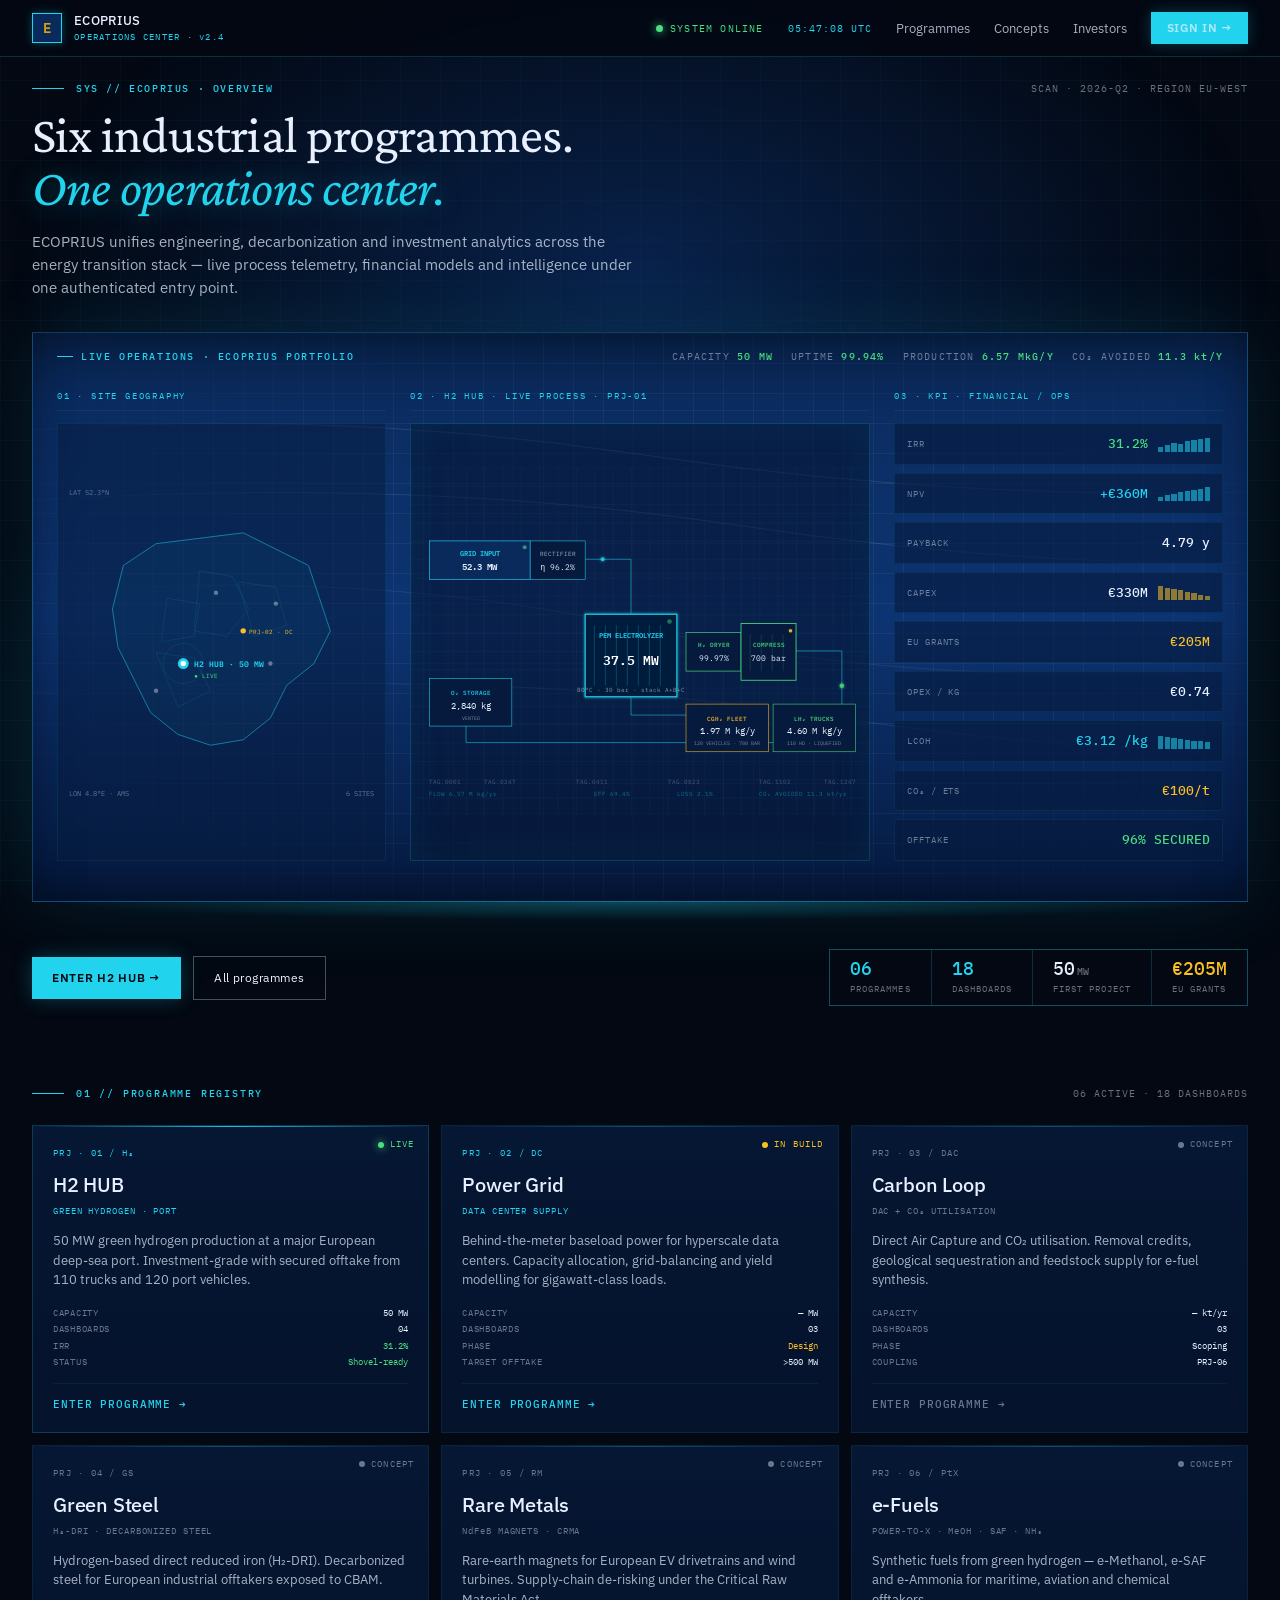
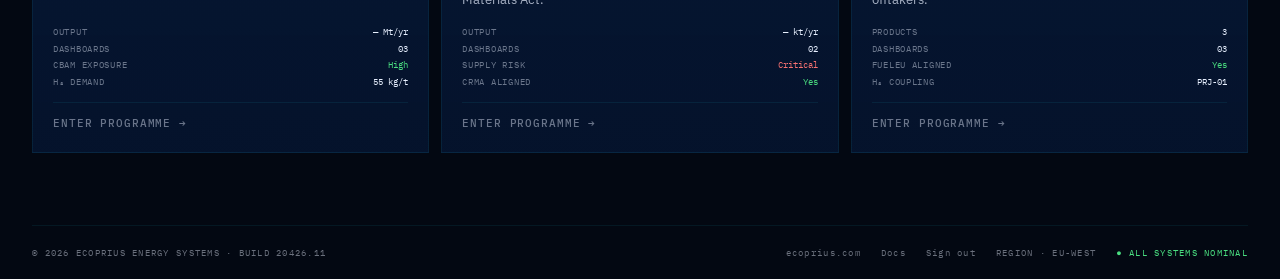
==== index.html @ 9b329504 "initial deploy" ====
<!DOCTYPE html>
<html lang="en">
<head>
  <meta charset="UTF-8" />
  <meta name="viewport" content="width=device-width, initial-scale=1.0" />
  <meta name="page-file" content="index.html" />
  <title>ECOPRIUS — Energy Systems Operations Center</title>
  <meta name="description" content="ECOPRIUS — engineering and analytics platform for the energy transition. Six industrial programmes from green hydrogen to rare-earth magnets, unified in one operations center." />
  <meta property="og:title" content="ECOPRIUS Energy Systems" />
  <meta property="og:description" content="Six industrial programmes. One operations center." />
  <meta property="og:type" content="website" />
  <link rel="stylesheet" href="styles.css" />
  <link rel="icon" href="/assets/favicon.svg" type="image/svg+xml" />
</head>
<body>

  <!-- =================== TOPBAR =================== -->
  <header class="topbar">
    <div class="container topbar-inner">
      <a href="/" data-route class="brand">
        <div class="brand-mark"><span>E</span></div>
        <div class="brand-text">
          <div class="n">ECOPRIUS</div>
          <div class="s">OPERATIONS CENTER · v2.4</div>
        </div>
      </a>
      <nav class="top-nav">
        <span class="status"><span class="dot"></span>SYSTEM ONLINE</span>
        <span class="clock" id="clock">--:--:-- UTC</span>
        <a href="/" data-route>Programmes</a>
        <a href="https://ecoprius.com/en/concepts">Concepts</a>
        <a href="/#investors">Investors</a>
        <a href="/.auth/login/aad" class="cta-btn">SIGN IN →</a>
      </nav>
    </div>
  </header>

  <main class="container">

    <!-- =================== META ROW =================== -->
    <div class="meta-row fade-in">
      <span class="bar"></span>
      <span class="label">SYS // ECOPRIUS · OVERVIEW</span>
      <span class="rhs">SCAN · 2026-Q2 · REGION EU-WEST</span>
    </div>

    <!-- =================== PAGE HEADER =================== -->
    <div class="page-header fade-up d-1">
      <h1>
        Six industrial programmes.<br />
        <em>One operations center.</em>
      </h1>
      <p>
        ECOPRIUS unifies engineering, decarbonization and investment analytics across the
        energy transition stack — live process telemetry, financial models and intelligence
        under one authenticated entry point.
      </p>
    </div>

    <!-- =================== PANORAMA CONTROL WALL =================== -->
    <section class="panorama fade-up d-2" aria-label="Live operations panorama">

      <!-- organic flow lines in the background -->
      <svg class="pan-flow" viewBox="0 0 1400 500" preserveAspectRatio="none" aria-hidden="true">
        <defs>
          <linearGradient id="flow1" x1="0" x2="1">
            <stop offset="0" stop-color="#ffffff" stop-opacity="0" />
            <stop offset="0.5" stop-color="#ffffff" stop-opacity="0.35" />
            <stop offset="1" stop-color="#ffffff" stop-opacity="0" />
          </linearGradient>
        </defs>
        <path d="M-100 120 Q 300 80, 700 140 T 1500 180" fill="none" stroke="url(#flow1)" stroke-width="1" />
        <path d="M-100 200 Q 400 160, 800 220 T 1500 260" fill="none" stroke="url(#flow1)" stroke-width="1" />
        <path d="M-100 310 Q 350 260, 700 340 T 1500 380" fill="none" stroke="url(#flow1)" stroke-width="0.7" />
        <path d="M-100 420 Q 500 380, 900 440 T 1500 470" fill="none" stroke="url(#flow1)" stroke-width="0.7" />
      </svg>

      <div class="pan-bggrid" aria-hidden="true"></div>

      <div class="pan-header">
        <span class="tag">LIVE OPERATIONS · ECOPRIUS PORTFOLIO</span>
        <div class="kpis">
          <span>CAPACITY <b>50 MW</b></span>
          <span>UPTIME <b>99.94%</b></span>
          <span>PRODUCTION <b>6.57 MkG/Y</b></span>
          <span>CO₂ AVOIDED <b>11.3 kt/Y</b></span>
        </div>
      </div>

      <div class="pan-grid-3">

        <!-- ---------------- LEFT · MAP ---------------- -->
        <div class="map-panel">
          <div class="panel-title">01 · SITE GEOGRAPHY</div>
          <div class="map-canvas">
            <svg viewBox="0 0 300 300" preserveAspectRatio="xMidYMid meet" role="img" aria-label="Site geography — Europe">
              <path d="M 60 80 L 90 60 L 130 55 L 170 50 L 200 65 L 230 80 L 240 110 L 250 140 L 235 170 L 210 190 L 195 220 L 170 240 L 140 245 L 110 235 L 85 215 L 70 185 L 55 155 L 50 120 Z"
                    fill="rgba(34, 211, 238, 0.06)" stroke="#22d3ee" stroke-width="0.7" opacity="0.65"/>
              <g stroke="#22d3ee" stroke-width="0.3" fill="none" opacity="0.3">
                <path d="M 130 85 L 160 90 L 175 120 L 155 145 L 125 140 Z" />
                <path d="M 100 110 L 130 115 L 125 145 L 95 150 Z" />
                <path d="M 165 95 L 200 100 L 210 135 L 180 145 Z" />
                <path d="M 90 160 L 125 165 L 140 195 L 110 210 Z" />
              </g>
              <g transform="translate(115, 170)">
                <circle r="14" fill="none" stroke="#22d3ee" stroke-width="0.5" opacity="0.35">
                  <animate attributeName="r" from="6" to="22" dur="2.5s" repeatCount="indefinite" />
                  <animate attributeName="opacity" from="0.8" to="0" dur="2.5s" repeatCount="indefinite" />
                </circle>
                <circle r="5" fill="#22d3ee" />
                <circle r="2.5" fill="#ffffff" />
                <text x="10" y="3" fill="#22d3ee" font-family="IBM Plex Mono, monospace" font-size="7" font-weight="600">H2 HUB · 50 MW</text>
                <text x="10" y="13" fill="#4ade80" font-family="IBM Plex Mono, monospace" font-size="5.5">● LIVE</text>
              </g>
              <g fill="#fbbf24">
                <circle cx="170" cy="140" r="2.5" />
                <text x="175" y="143" fill="#fbbf24" font-family="IBM Plex Mono, monospace" font-size="5.5">PRJ-02 · DC</text>
              </g>
              <g fill="rgba(232, 240, 255, 0.4)">
                <circle cx="145" cy="105" r="2" />
                <circle cx="195" cy="170" r="2" />
                <circle cx="90" cy="195" r="2" />
                <circle cx="200" cy="115" r="2" />
              </g>
              <text x="10" y="15" fill="rgba(232,240,255,0.4)" font-family="IBM Plex Mono, monospace" font-size="6">LAT 52.3°N</text>
              <text x="10" y="292" fill="rgba(232,240,255,0.4)" font-family="IBM Plex Mono, monospace" font-size="6">LON 4.8°E · AMS</text>
              <text x="290" y="292" text-anchor="end" fill="rgba(232,240,255,0.4)" font-family="IBM Plex Mono, monospace" font-size="6">6 SITES</text>
            </svg>
          </div>
        </div>

        <!-- ---------------- CENTER · P&ID ---------------- -->
        <div class="pid-panel">
          <div class="panel-title">02 · H2 HUB · LIVE PROCESS · PRJ-01</div>
          <div class="pid-canvas">
            <svg viewBox="0 0 500 380" preserveAspectRatio="xMidYMid meet" role="img" aria-label="Process diagram — H2 HUB">
              <defs>
                <filter id="glow" x="-50%" y="-50%" width="200%" height="200%">
                  <feGaussianBlur stdDeviation="2" result="b" />
                  <feMerge><feMergeNode in="b" /><feMergeNode in="SourceGraphic" /></feMerge>
                </filter>
                <pattern id="pidgrid" width="20" height="20" patternUnits="userSpaceOnUse">
                  <path d="M 20 0 L 0 0 0 20" fill="none" stroke="#22d3ee" stroke-width="0.15" opacity="0.5" />
                </pattern>
              </defs>
              <rect width="500" height="380" fill="url(#pidgrid)" />

              <!-- pipes -->
              <g fill="none" stroke="#22d3ee" stroke-width="0.8" opacity="0.7">
                <path d="M 30 100 L 130 100" />
                <path d="M 190 100 L 240 100 L 240 160" />
                <path d="M 300 200 L 360 200" />
                <path d="M 420 200 L 470 200 L 470 300 L 60 300 L 60 250" />
                <path d="M 240 230 L 240 270 L 300 270" />
              </g>

              <!-- flowing particles -->
              <g fill="#22d3ee" filter="url(#glow)">
                <circle r="2.2" cx="30" cy="100">
                  <animate attributeName="cx" values="30;130" dur="2s" repeatCount="indefinite" />
                  <animate attributeName="opacity" values="0;1;0" dur="2s" repeatCount="indefinite" />
                </circle>
                <circle r="2.2" cx="130" cy="100">
                  <animate attributeName="cx" values="30;130" dur="2s" begin="0.6s" repeatCount="indefinite" />
                  <animate attributeName="opacity" values="0;1;0" dur="2s" begin="0.6s" repeatCount="indefinite" />
                </circle>
                <circle r="2.2" cx="190" cy="100">
                  <animate attributeName="cx" values="190;240" dur="1.4s" repeatCount="indefinite" />
                  <animate attributeName="opacity" values="0;1;0" dur="1.4s" repeatCount="indefinite" />
                </circle>
              </g>
              <g fill="#4ade80" filter="url(#glow)">
                <circle r="2.5" cx="300" cy="200">
                  <animate attributeName="cx" values="300;420" dur="2s" repeatCount="indefinite" />
                  <animate attributeName="opacity" values="0;1;0" dur="2s" repeatCount="indefinite" />
                </circle>
                <circle r="2.5" cx="420" cy="200">
                  <animate attributeName="cx" values="300;420" dur="2s" begin="0.7s" repeatCount="indefinite" />
                  <animate attributeName="opacity" values="0;1;0" dur="2s" begin="0.7s" repeatCount="indefinite" />
                </circle>
                <circle r="2.5" cx="470" cy="230">
                  <animate attributeName="cy" values="200;300" dur="1.4s" repeatCount="indefinite" />
                  <animate attributeName="opacity" values="0;1;0" dur="1.4s" repeatCount="indefinite" />
                </circle>
              </g>

              <!-- nodes -->
              <g>
                <rect x="20" y="80" width="110" height="42" fill="#0a2a5c" stroke="#22d3ee" stroke-width="0.7" />
                <text x="75" y="97" text-anchor="middle" fill="#22d3ee" font-family="IBM Plex Mono, monospace" font-size="8" font-weight="600">GRID INPUT</text>
                <text x="75" y="112" text-anchor="middle" fill="#e8f0ff" font-family="IBM Plex Mono, monospace" font-size="10" font-weight="600">52.3 MW</text>
                <circle cx="124" cy="87" r="2.2" fill="#4ade80">
                  <animate attributeName="opacity" values="1;0.3;1" dur="1.5s" repeatCount="indefinite" />
                </circle>
              </g>

              <g>
                <rect x="130" y="80" width="60" height="42" fill="#061a3d" stroke="#22d3ee" stroke-width="0.6" />
                <text x="160" y="97" text-anchor="middle" fill="rgba(232,240,255,0.7)" font-family="IBM Plex Mono, monospace" font-size="7">RECTIFIER</text>
                <text x="160" y="112" text-anchor="middle" fill="#e8f0ff" font-family="IBM Plex Mono, monospace" font-size="9">η 96.2%</text>
              </g>

              <g>
                <rect x="190" y="160" width="100" height="90" fill="#061a3d" stroke="#22d3ee" stroke-width="1.2" filter="url(#glow)" />
                <g stroke="#22d3ee" stroke-width="0.4" opacity="0.65">
                  <line x1="200" y1="172" x2="200" y2="238" />
                  <line x1="212" y1="172" x2="212" y2="238" />
                  <line x1="224" y1="172" x2="224" y2="238" />
                  <line x1="236" y1="172" x2="236" y2="238" />
                  <line x1="248" y1="172" x2="248" y2="238" />
                  <line x1="260" y1="172" x2="260" y2="238" />
                  <line x1="272" y1="172" x2="272" y2="238" />
                </g>
                <text x="240" y="186" text-anchor="middle" fill="#22d3ee" font-family="IBM Plex Mono, monospace" font-size="8" font-weight="600">PEM ELECTROLYZER</text>
                <text x="240" y="215" text-anchor="middle" fill="#ffffff" font-family="IBM Plex Mono, monospace" font-size="14" font-weight="600">37.5 MW</text>
                <circle cx="282" cy="168" r="2.5" fill="#4ade80">
                  <animate attributeName="opacity" values="1;0.3;1" dur="1.2s" repeatCount="indefinite" />
                </circle>
                <text x="240" y="245" text-anchor="middle" fill="rgba(232,240,255,0.55)" font-family="IBM Plex Mono, monospace" font-size="6">80°C · 30 bar · stack A+B+C</text>
              </g>

              <g>
                <rect x="300" y="180" width="60" height="42" fill="#061a3d" stroke="#4ade80" stroke-width="0.7" />
                <text x="330" y="196" text-anchor="middle" fill="#4ade80" font-family="IBM Plex Mono, monospace" font-size="7" font-weight="500">H₂ DRYER</text>
                <text x="330" y="211" text-anchor="middle" fill="#e8f0ff" font-family="IBM Plex Mono, monospace" font-size="9">99.97%</text>
              </g>

              <g>
                <rect x="360" y="170" width="60" height="62" fill="#061a3d" stroke="#4ade80" stroke-width="0.9" />
                <g stroke="#4ade80" stroke-width="0.3" opacity="0.55">
                  <line x1="370" y1="182" x2="370" y2="222" />
                  <line x1="382" y1="182" x2="382" y2="222" />
                  <line x1="394" y1="182" x2="394" y2="222" />
                  <line x1="406" y1="182" x2="406" y2="222" />
                </g>
                <text x="390" y="196" text-anchor="middle" fill="#4ade80" font-family="IBM Plex Mono, monospace" font-size="7" font-weight="500">COMPRESS</text>
                <text x="390" y="211" text-anchor="middle" fill="#e8f0ff" font-family="IBM Plex Mono, monospace" font-size="9">700 bar</text>
                <circle cx="414" cy="178" r="2" fill="#fbbf24">
                  <animate attributeName="opacity" values="1;0.3;1" dur="1.8s" repeatCount="indefinite" />
                </circle>
              </g>

              <g>
                <rect x="20" y="230" width="90" height="52" fill="#061a3d" stroke="#22d3ee" stroke-width="0.6" />
                <text x="65" y="248" text-anchor="middle" fill="#22d3ee" font-family="IBM Plex Mono, monospace" font-size="7" font-weight="500">O₂ STORAGE</text>
                <text x="65" y="263" text-anchor="middle" fill="#e8f0ff" font-family="IBM Plex Mono, monospace" font-size="10">2,840 kg</text>
                <text x="65" y="275" text-anchor="middle" fill="rgba(232,240,255,0.5)" font-family="IBM Plex Mono, monospace" font-size="5.5">VENTED</text>
              </g>

              <g>
                <rect x="300" y="258" width="90" height="52" fill="#061a3d" stroke="#fbbf24" stroke-width="0.6" />
                <text x="345" y="276" text-anchor="middle" fill="#fbbf24" font-family="IBM Plex Mono, monospace" font-size="7" font-weight="500">CGH₂ FLEET</text>
                <text x="345" y="291" text-anchor="middle" fill="#e8f0ff" font-family="IBM Plex Mono, monospace" font-size="10">1.97 M kg/y</text>
                <text x="345" y="303" text-anchor="middle" fill="rgba(232,240,255,0.5)" font-family="IBM Plex Mono, monospace" font-size="5.5">120 VEHICLES · 700 BAR</text>
              </g>

              <g>
                <rect x="395" y="258" width="90" height="52" fill="#061a3d" stroke="#4ade80" stroke-width="0.6" />
                <text x="440" y="276" text-anchor="middle" fill="#4ade80" font-family="IBM Plex Mono, monospace" font-size="7" font-weight="500">LH₂ TRUCKS</text>
                <text x="440" y="291" text-anchor="middle" fill="#e8f0ff" font-family="IBM Plex Mono, monospace" font-size="10">4.60 M kg/y</text>
                <text x="440" y="303" text-anchor="middle" fill="rgba(232,240,255,0.5)" font-family="IBM Plex Mono, monospace" font-size="5.5">110 HD · LIQUEFIED</text>
              </g>

              <g font-family="IBM Plex Mono, monospace" font-size="6" fill="rgba(255,255,255,0.25)">
                <text x="20" y="345">TAG.0001</text>
                <text x="80" y="345">TAG.0247</text>
                <text x="180" y="345">TAG.0411</text>
                <text x="280" y="345">TAG.0823</text>
                <text x="380" y="345">TAG.1102</text>
                <text x="450" y="345">TAG.1247</text>
              </g>
              <g font-family="IBM Plex Mono, monospace" font-size="6" fill="rgba(34, 211, 238, 0.45)">
                <text x="20" y="358">FLOW 6.57 M kg/yr</text>
                <text x="200" y="358">EFF 69.4%</text>
                <text x="290" y="358">LOSS 2.1%</text>
                <text x="380" y="358">CO₂ AVOIDED 11.3 kt/yr</text>
              </g>
            </svg>
          </div>
        </div>

        <!-- ---------------- RIGHT · KPI ---------------- -->
        <div class="kpi-panel">
          <div class="panel-title">03 · KPI · FINANCIAL / OPS</div>
          <div class="kpi-stack">
            <div class="kpi-row">
              <span class="k">IRR</span>
              <span class="v ok">31.2%</span>
              <div class="spark">
                <span style="height: 30%"></span><span style="height: 42%"></span>
                <span style="height: 55%"></span><span style="height: 48%"></span>
                <span style="height: 68%"></span><span style="height: 75%"></span>
                <span style="height: 82%"></span><span style="height: 88%"></span>
              </div>
            </div>
            <div class="kpi-row">
              <span class="k">NPV</span>
              <span class="v cyan">+€360M</span>
              <div class="spark">
                <span style="height: 25%"></span><span style="height: 38%"></span>
                <span style="height: 45%"></span><span style="height: 58%"></span>
                <span style="height: 65%"></span><span style="height: 72%"></span>
                <span style="height: 80%"></span><span style="height: 92%"></span>
              </div>
            </div>
            <div class="kpi-row">
              <span class="k">PAYBACK</span>
              <span class="v">4.79 y</span>
            </div>
            <div class="kpi-row">
              <span class="k">CAPEX</span>
              <span class="v">€330M</span>
              <div class="spark amber">
                <span style="height: 90%"></span><span style="height: 80%"></span>
                <span style="height: 72%"></span><span style="height: 65%"></span>
                <span style="height: 55%"></span><span style="height: 45%"></span>
                <span style="height: 35%"></span><span style="height: 28%"></span>
              </div>
            </div>
            <div class="kpi-row">
              <span class="k">EU GRANTS</span>
              <span class="v amber">€205M</span>
            </div>
            <div class="kpi-row">
              <span class="k">OPEX / kg</span>
              <span class="v">€0.74</span>
            </div>
            <div class="kpi-row">
              <span class="k">LCOH</span>
              <span class="v cyan">€3.12 /kg</span>
              <div class="spark">
                <span style="height: 80%"></span><span style="height: 72%"></span>
                <span style="height: 68%"></span><span style="height: 62%"></span>
                <span style="height: 58%"></span><span style="height: 52%"></span>
                <span style="height: 48%"></span><span style="height: 44%"></span>
              </div>
            </div>
            <div class="kpi-row">
              <span class="k">CO₂ / ETS</span>
              <span class="v amber">€100/t</span>
            </div>
            <div class="kpi-row">
              <span class="k">OFFTAKE</span>
              <span class="v ok">96% SECURED</span>
            </div>
          </div>
        </div>

      </div>
    </section>

    <div class="pan-glow" aria-hidden="true"></div>

    <!-- =================== HERO ACTIONS =================== -->
    <div class="hero-actions fade-up d-3">
      <a href="/h2hub" data-route class="btn-primary">ENTER H2 HUB →</a>
      <a href="#programmes" class="btn-ghost">All programmes</a>
      <div class="hero-stats">
        <div class="stat"><div class="v">06</div><div class="l">PROGRAMMES</div></div>
        <div class="stat"><div class="v">18</div><div class="l">DASHBOARDS</div></div>
        <div class="stat"><div class="v white">50<span class="u">MW</span></div><div class="l">FIRST PROJECT</div></div>
        <div class="stat"><div class="v amber">€205M</div><div class="l">EU GRANTS</div></div>
      </div>
    </div>

    <!-- =================== PROGRAMME REGISTRY =================== -->
    <section id="programmes" class="section" aria-labelledby="programmes-heading">
      <div class="section-head" data-reveal>
        <span class="bar"></span>
        <span class="label" id="programmes-heading">01 // PROGRAMME REGISTRY</span>
        <span class="rhs">06 ACTIVE · 18 DASHBOARDS</span>
      </div>

      <div class="cards stagger">

        <a href="/h2hub" data-route class="card active">
          <div class="card-status live"><span class="dot"></span>LIVE</div>
          <div class="card-id">PRJ · 01 / H₂</div>
          <h3>H2 HUB</h3>
          <div class="sub">GREEN HYDROGEN · PORT</div>
          <p>50 MW green hydrogen production at a major European deep-sea port. Investment-grade with secured offtake from 110 trucks and 120 port vehicles.</p>
          <div class="card-data">
            <span class="k">Capacity</span><span class="v">50 MW</span>
            <span class="k">Dashboards</span><span class="v">04</span>
            <span class="k">IRR</span><span class="v ok">31.2%</span>
            <span class="k">Status</span><span class="v ok">Shovel-ready</span>
          </div>
          <div class="card-enter">ENTER PROGRAMME →</div>
        </a>

        <a href="/power-grid" data-route class="card">
          <div class="card-status build"><span class="dot"></span>IN BUILD</div>
          <div class="card-id">PRJ · 02 / DC</div>
          <h3>Power Grid</h3>
          <div class="sub">DATA CENTER SUPPLY</div>
          <p>Behind-the-meter baseload power for hyperscale data centers. Capacity allocation, grid-balancing and yield modelling for gigawatt-class loads.</p>
          <div class="card-data">
            <span class="k">Capacity</span><span class="v">— MW</span>
            <span class="k">Dashboards</span><span class="v">03</span>
            <span class="k">Phase</span><span class="v warn">Design</span>
            <span class="k">Target offtake</span><span class="v">&gt;500 MW</span>
          </div>
          <div class="card-enter">ENTER PROGRAMME →</div>
        </a>

        <a href="/carbon-loop" data-route class="card concept">
          <div class="card-status concept"><span class="dot"></span>CONCEPT</div>
          <div class="card-id">PRJ · 03 / DAC</div>
          <h3>Carbon Loop</h3>
          <div class="sub">DAC + CO₂ UTILISATION</div>
          <p>Direct Air Capture and CO₂ utilisation. Removal credits, geological sequestration and feedstock supply for e-fuel synthesis.</p>
          <div class="card-data">
            <span class="k">Capacity</span><span class="v">— kt/yr</span>
            <span class="k">Dashboards</span><span class="v">03</span>
            <span class="k">Phase</span><span class="v">Scoping</span>
            <span class="k">Coupling</span><span class="v">PRJ-06</span>
          </div>
          <div class="card-enter">ENTER PROGRAMME →</div>
        </a>

        <a href="/green-steel" data-route class="card concept">
          <div class="card-status concept"><span class="dot"></span>CONCEPT</div>
          <div class="card-id">PRJ · 04 / GS</div>
          <h3>Green Steel</h3>
          <div class="sub">H₂-DRI · DECARBONIZED STEEL</div>
          <p>Hydrogen-based direct reduced iron (H₂-DRI). Decarbonized steel for European industrial offtakers exposed to CBAM.</p>
          <div class="card-data">
            <span class="k">Output</span><span class="v">— Mt/yr</span>
            <span class="k">Dashboards</span><span class="v">03</span>
            <span class="k">CBAM exposure</span><span class="v ok">High</span>
            <span class="k">H₂ demand</span><span class="v">55 kg/t</span>
          </div>
          <div class="card-enter">ENTER PROGRAMME →</div>
        </a>

        <a href="/rare-metals" data-route class="card concept">
          <div class="card-status concept"><span class="dot"></span>CONCEPT</div>
          <div class="card-id">PRJ · 05 / RM</div>
          <h3>Rare Metals</h3>
          <div class="sub">NdFeB MAGNETS · CRMA</div>
          <p>Rare-earth magnets for European EV drivetrains and wind turbines. Supply-chain de-risking under the Critical Raw Materials Act.</p>
          <div class="card-data">
            <span class="k">Output</span><span class="v">— kt/yr</span>
            <span class="k">Dashboards</span><span class="v">02</span>
            <span class="k">Supply risk</span><span class="v crit">Critical</span>
            <span class="k">CRMA aligned</span><span class="v ok">Yes</span>
          </div>
          <div class="card-enter">ENTER PROGRAMME →</div>
        </a>

        <a href="/e-fuels" data-route class="card concept">
          <div class="card-status concept"><span class="dot"></span>CONCEPT</div>
          <div class="card-id">PRJ · 06 / PtX</div>
          <h3>e-Fuels</h3>
          <div class="sub">POWER-TO-X · MeOH · SAF · NH₃</div>
          <p>Synthetic fuels from green hydrogen — e-Methanol, e-SAF and e-Ammonia for maritime, aviation and chemical offtakers.</p>
          <div class="card-data">
            <span class="k">Products</span><span class="v">3</span>
            <span class="k">Dashboards</span><span class="v">03</span>
            <span class="k">FuelEU aligned</span><span class="v ok">Yes</span>
            <span class="k">H₂ coupling</span><span class="v">PRJ-01</span>
          </div>
          <div class="card-enter">ENTER PROGRAMME →</div>
        </a>

      </div>
    </section>

    <!-- =================== FOOTER =================== -->
    <footer class="foot">
      <span>© 2026 ECOPRIUS ENERGY SYSTEMS · BUILD 20426.11</span>
      <div class="right">
        <a href="https://ecoprius.com">ecoprius.com</a>
        <a href="/docs">Docs</a>
        <a href="/.auth/logout">Sign out</a>
        <span>REGION · EU-WEST</span>
        <span class="ok">● ALL SYSTEMS NOMINAL</span>
      </div>
    </footer>

  </main>

  <script src="app.js"></script>
</body>
</html>
---- styles.css ----
/* ============================================================
   ECOPRIUS Energy Systems — Operations Center
   Design language: AVEVA / ADNOC command-center translated to web
   Royal blue · cyan glow · amber accents
   ============================================================ */

@import url('https://fonts.googleapis.com/css2?family=IBM+Plex+Sans:wght@300;400;500;600&family=IBM+Plex+Mono:wght@400;500&family=Crimson+Pro:ital,wght@0,400;0,500;1,400&display=swap');

/* ---- Design tokens ---------------------------------------- */
:root {
  /* Surface */
  --bg-deep:      #030812;
  --bg-royal:     #0a2a5c;
  --bg-royal-2:   #0d3472;
  --bg-royal-3:   #051a40;
  --bg-panel:     #061a3d;
  --bg-panel-2:   rgba(6, 26, 61, 0.6);
  --bg-card:      rgba(13, 52, 114, 0.35);
  --bg-card-hover: rgba(13, 52, 114, 0.55);

  /* Accents */
  --cyan:         #22d3ee;
  --cyan-soft:    rgba(34, 211, 238, 0.12);
  --cyan-glow:    rgba(34, 211, 238, 0.5);
  --amber:        #fbbf24;
  --amber-soft:   rgba(251, 191, 36, 0.15);
  --green:        #4ade80;
  --red:          #f87171;
  --gold:         #D4A017;

  /* Text */
  --white:        #e8f0ff;
  --white-soft:   rgba(232, 240, 255, 0.72);
  --white-mute:   rgba(232, 240, 255, 0.45);
  --white-faint:  rgba(232, 240, 255, 0.22);

  /* Borders */
  --border:       rgba(34, 211, 238, 0.2);
  --border-soft:  rgba(34, 211, 238, 0.08);
  --border-strong: rgba(34, 211, 238, 0.4);

  /* Fonts */
  --font-sans:    'IBM Plex Sans', system-ui, sans-serif;
  --font-mono:    'IBM Plex Mono', ui-monospace, monospace;
  --font-serif:   'Crimson Pro', Georgia, serif;

  /* Motion */
  --ease:         cubic-bezier(0.22, 1, 0.36, 1);
}

/* ---- Reset ------------------------------------------------ */
*, *::before, *::after { box-sizing: border-box; margin: 0; padding: 0; }

html {
  -webkit-font-smoothing: antialiased;
  -moz-osx-font-smoothing: grayscale;
  text-rendering: optimizeLegibility;
  scroll-behavior: smooth;
}

body {
  font-family: var(--font-sans);
  background: var(--bg-deep);
  color: var(--white);
  min-height: 100vh;
  font-size: 14px;
  line-height: 1.5;
  overflow-x: hidden;
  position: relative;
}

.m { font-family: var(--font-mono); }
.s { font-family: var(--font-serif); }

/* Global engineering grid */
body::before {
  content: '';
  position: fixed;
  inset: 0;
  background-image:
    linear-gradient(rgba(34, 211, 238, 0.04) 1px, transparent 1px),
    linear-gradient(90deg, rgba(34, 211, 238, 0.04) 1px, transparent 1px);
  background-size: 40px 40px;
  pointer-events: none;
  z-index: 0;
}

/* Ambient radial glow */
body::after {
  content: '';
  position: fixed;
  inset: 0;
  background:
    radial-gradient(ellipse 900px 500px at 50% 30%, rgba(13, 52, 114, 0.6), transparent 70%),
    radial-gradient(ellipse 700px 400px at 20% 80%, rgba(34, 211, 238, 0.08), transparent 60%);
  pointer-events: none;
  z-index: 0;
}

a { color: inherit; text-decoration: none; }
button { font: inherit; color: inherit; background: none; border: none; cursor: pointer; }
img, svg { display: block; max-width: 100%; }

::selection { background: var(--cyan); color: var(--bg-deep); }

/* ---- Layout ----------------------------------------------- */
.container {
  max-width: 1440px;
  margin: 0 auto;
  padding: 0 32px;
  position: relative;
  z-index: 1;
}

@media (max-width: 768px) {
  .container { padding: 0 20px; }
}

/* ============================================================
   TOPBAR
   ============================================================ */
.topbar {
  border-bottom: 0.5px solid var(--border);
  background: rgba(3, 8, 18, 0.85);
  backdrop-filter: blur(12px);
  -webkit-backdrop-filter: blur(12px);
  position: sticky;
  top: 0;
  z-index: 50;
}

.topbar-inner {
  display: flex;
  align-items: center;
  justify-content: space-between;
  height: 56px;
}

.brand {
  display: flex;
  align-items: center;
  gap: 12px;
}

.brand-mark {
  width: 30px;
  height: 30px;
  background: var(--bg-royal);
  border: 0.5px solid var(--cyan);
  display: grid;
  place-items: center;
  box-shadow: 0 0 10px rgba(34, 211, 238, 0.3);
  flex-shrink: 0;
}

.brand-mark span {
  color: var(--gold);
  font-size: 14px;
  font-weight: 600;
  letter-spacing: -0.02em;
}

.brand-text { line-height: 1.1; }
.brand-text .n {
  font-size: 13px;
  font-weight: 500;
  letter-spacing: 0.02em;
  color: var(--white);
}
.brand-text .s {
  font-family: var(--font-mono);
  font-size: 9px;
  color: var(--cyan);
  letter-spacing: 0.14em;
  margin-top: 3px;
}

.top-nav {
  display: flex;
  align-items: center;
  gap: 24px;
  font-size: 12.5px;
  color: var(--white-soft);
}

.top-nav .status {
  display: flex;
  align-items: center;
  gap: 7px;
  font-family: var(--font-mono);
  font-size: 10px;
  color: var(--green);
  letter-spacing: 0.12em;
}

.top-nav .status .dot {
  width: 7px;
  height: 7px;
  border-radius: 50%;
  background: var(--green);
  box-shadow: 0 0 10px var(--green);
  animation: pulse 2s ease-in-out infinite;
}

.top-nav .clock {
  font-family: var(--font-mono);
  font-size: 10px;
  color: var(--cyan);
  letter-spacing: 0.1em;
}

.top-nav a { color: var(--white-soft); transition: color 0.2s var(--ease); }
.top-nav a:hover { color: var(--cyan); }

.cta-btn {
  background: var(--cyan);
  color: var(--bg-deep);
  padding: 7px 16px;
  font-size: 12px;
  font-weight: 600;
  letter-spacing: 0.04em;
  box-shadow: 0 0 16px rgba(34, 211, 238, 0.25);
  transition: all 0.2s var(--ease);
}

.cta-btn:hover {
  box-shadow: 0 0 24px rgba(34, 211, 238, 0.5);
  color: var(--bg-deep) !important;
}

@media (max-width: 960px) {
  .top-nav > a:not(.cta-btn) { display: none; }
  .top-nav .status, .top-nav .clock { display: none; }
}

/* ============================================================
   BREADCRUMB / META ROW
   ============================================================ */
.meta-row {
  padding: 24px 0 12px;
  display: flex;
  align-items: center;
  gap: 12px;
  font-family: var(--font-mono);
  font-size: 10px;
  letter-spacing: 0.16em;
}

.meta-row .bar { width: 32px; height: 1px; background: var(--cyan); }
.meta-row .label { color: var(--cyan); font-weight: 500; }
.meta-row .rhs { margin-left: auto; color: var(--white-mute); letter-spacing: 0.1em; }
.meta-row a { color: var(--white-mute); transition: color 0.2s var(--ease); }
.meta-row a:hover { color: var(--cyan); }
.meta-row .sep { color: var(--white-faint); }

/* ============================================================
   PAGE HEADER / HERO TITLE
   ============================================================ */
.page-header {
  padding: 0 0 24px;
  max-width: 960px;
}

.page-header h1 {
  font-family: var(--font-serif);
  font-size: clamp(34px, 5vw, 52px);
  font-weight: 400;
  line-height: 1.02;
  letter-spacing: -0.015em;
  color: var(--white);
}

.page-header h1 em {
  font-style: italic;
  color: var(--cyan);
  text-shadow: 0 0 28px rgba(34, 211, 238, 0.35);
}

.page-header p {
  margin-top: 16px;
  font-size: 14.5px;
  color: var(--white-soft);
  max-width: 620px;
  line-height: 1.6;
}

/* ============================================================
   PANORAMA — the "control wall"
   ============================================================ */
.panorama {
  position: relative;
  margin-top: 8px;
  background: linear-gradient(180deg, var(--bg-royal) 0%, var(--bg-royal-2) 50%, var(--bg-royal-3) 100%);
  border: 0.5px solid var(--border);
  overflow: hidden;
  min-height: 500px;
  box-shadow:
    inset 0 40px 80px -40px rgba(3, 8, 18, 0.9),
    inset 0 -30px 60px -30px rgba(3, 8, 18, 0.8),
    0 0 80px rgba(34, 211, 238, 0.12);
}

.pan-flow {
  position: absolute;
  inset: 0;
  pointer-events: none;
  opacity: 0.55;
}

.pan-bggrid {
  position: absolute;
  inset: 0;
  pointer-events: none;
  background-image:
    linear-gradient(rgba(255, 255, 255, 0.05) 1px, transparent 1px),
    linear-gradient(90deg, rgba(255, 255, 255, 0.05) 1px, transparent 1px);
  background-size: 30px 30px;
  mask-image: radial-gradient(ellipse at center, black 50%, transparent 90%);
  -webkit-mask-image: radial-gradient(ellipse at center, black 50%, transparent 90%);
}

.pan-header {
  position: absolute;
  top: 16px;
  left: 24px;
  right: 24px;
  display: flex;
  justify-content: space-between;
  align-items: center;
  z-index: 5;
  font-family: var(--font-mono);
  flex-wrap: wrap;
  gap: 12px;
}

.pan-header .tag {
  font-size: 10px;
  color: var(--cyan);
  letter-spacing: 0.16em;
  font-weight: 500;
  display: flex;
  align-items: center;
  gap: 8px;
}

.pan-header .tag::before {
  content: '';
  width: 16px;
  height: 1px;
  background: var(--cyan);
}

.pan-header .kpis {
  display: flex;
  gap: 18px;
  font-size: 10px;
  letter-spacing: 0.12em;
}

.pan-header .kpis span { color: var(--white-mute); }
.pan-header .kpis b { color: var(--green); font-weight: 500; }

.pan-grid-3 {
  position: relative;
  height: 100%;
  padding: 56px 24px 40px;
  display: grid;
  grid-template-columns: 1fr 1.4fr 1fr;
  gap: 24px;
  z-index: 3;
}

@media (max-width: 960px) {
  .pan-grid-3 {
    grid-template-columns: 1fr;
    gap: 16px;
    padding: 70px 16px 24px;
  }
}

.panel-title {
  font-family: var(--font-mono);
  font-size: 9px;
  color: var(--cyan);
  letter-spacing: 0.2em;
  margin-bottom: 12px;
  padding-bottom: 8px;
  border-bottom: 0.5px solid var(--border-soft);
}

.map-panel, .pid-panel, .kpi-panel {
  display: flex;
  flex-direction: column;
}

.map-canvas {
  flex: 1;
  position: relative;
  background: rgba(6, 26, 61, 0.5);
  border: 0.5px solid var(--border-soft);
  overflow: hidden;
  min-height: 300px;
}
.map-canvas svg { width: 100%; height: 100%; display: block; }

.pid-canvas {
  flex: 1;
  position: relative;
  background: rgba(5, 20, 50, 0.6);
  border: 0.5px solid var(--border);
  overflow: hidden;
  box-shadow: inset 0 0 40px rgba(34, 211, 238, 0.06);
  min-height: 380px;
}
.pid-canvas svg { width: 100%; height: 100%; display: block; }

.kpi-stack {
  flex: 1;
  display: flex;
  flex-direction: column;
  gap: 8px;
}

.kpi-row {
  background: var(--bg-panel-2);
  border: 0.5px solid var(--border-soft);
  padding: 10px 12px;
  display: flex;
  align-items: center;
  justify-content: space-between;
  gap: 10px;
  transition: border-color 0.2s var(--ease);
}

.kpi-row:hover { border-color: var(--border); }

.kpi-row .k {
  font-family: var(--font-mono);
  font-size: 9px;
  color: var(--white-mute);
  letter-spacing: 0.1em;
  text-transform: uppercase;
  flex: 1;
  min-width: 0;
}

.kpi-row .v {
  font-family: var(--font-mono);
  font-size: 13px;
  font-weight: 500;
  color: var(--white);
  font-variant-numeric: tabular-nums;
}

.kpi-row .v.ok    { color: var(--green); }
.kpi-row .v.cyan  { color: var(--cyan); }
.kpi-row .v.amber { color: var(--amber); }
.kpi-row .v.warn  { color: var(--amber); }
.kpi-row .v.crit  { color: var(--red); }

.kpi-row .spark {
  display: flex;
  align-items: flex-end;
  gap: 1.5px;
  height: 16px;
  width: 52px;
  flex-shrink: 0;
}

.kpi-row .spark span {
  flex: 1;
  background: var(--cyan);
  opacity: 0.55;
  min-height: 3px;
}

.kpi-row .spark.amber span { background: var(--amber); }

/* Ambient glow strip under panorama */
.pan-glow {
  height: 28px;
  background: radial-gradient(ellipse 70% 100% at 50% 0%, rgba(34, 211, 238, 0.28), transparent 70%);
  margin-top: -1px;
  position: relative;
  z-index: 1;
}

/* ============================================================
   HERO ACTIONS ROW
   ============================================================ */
.hero-actions {
  display: flex;
  gap: 12px;
  align-items: center;
  padding: 20px 0 32px;
  flex-wrap: wrap;
}

.btn-primary {
  background: var(--cyan);
  color: var(--bg-deep);
  padding: 12px 20px;
  font-size: 12px;
  font-weight: 600;
  letter-spacing: 0.06em;
  display: inline-flex;
  align-items: center;
  gap: 8px;
  box-shadow: 0 0 20px rgba(34, 211, 238, 0.25);
  transition: all 0.25s var(--ease);
}

.btn-primary:hover {
  box-shadow: 0 0 32px rgba(34, 211, 238, 0.5);
  transform: translateY(-1px);
}

.btn-ghost {
  color: var(--white);
  padding: 12px 20px;
  border: 0.5px solid rgba(232, 240, 255, 0.3);
  font-size: 12px;
  letter-spacing: 0.04em;
  display: inline-flex;
  align-items: center;
  gap: 8px;
  background: transparent;
  transition: all 0.25s var(--ease);
}

.btn-ghost:hover {
  border-color: var(--cyan);
  color: var(--cyan);
  background: var(--cyan-soft);
}

.hero-stats {
  display: grid;
  grid-template-columns: repeat(4, auto);
  gap: 1px;
  background: var(--border);
  border: 0.5px solid var(--border);
  margin-left: auto;
}

.hero-stats .stat {
  background: var(--bg-deep);
  padding: 10px 20px;
}

.hero-stats .v {
  font-family: var(--font-mono);
  font-size: 18px;
  font-weight: 500;
  color: var(--cyan);
  line-height: 1;
}

.hero-stats .v.white { color: var(--white); }
.hero-stats .v.amber { color: var(--amber); }

.hero-stats .v .u {
  font-size: 10px;
  color: var(--white-mute);
  margin-left: 2px;
}

.hero-stats .l {
  font-family: var(--font-mono);
  font-size: 8.5px;
  color: var(--white-mute);
  letter-spacing: 0.12em;
  margin-top: 5px;
  text-transform: uppercase;
}

@media (max-width: 768px) {
  .hero-stats { margin-left: 0; margin-top: 12px; grid-template-columns: repeat(2, 1fr); width: 100%; }
}

/* ============================================================
   SECTION SHELL
   ============================================================ */
.section {
  padding: 48px 0 32px;
}

.section-head {
  display: flex;
  align-items: center;
  gap: 12px;
  margin-bottom: 24px;
}

.section-head .bar { width: 32px; height: 1px; background: var(--cyan); }
.section-head .label {
  font-family: var(--font-mono);
  font-size: 10px;
  color: var(--cyan);
  letter-spacing: 0.18em;
  font-weight: 500;
}

.section-head .rhs {
  margin-left: auto;
  font-family: var(--font-mono);
  font-size: 10px;
  color: var(--white-mute);
  letter-spacing: 0.1em;
}

/* ============================================================
   PROGRAMME / DASHBOARD CARDS
   ============================================================ */
.cards {
  display: grid;
  grid-template-columns: repeat(3, 1fr);
  gap: 12px;
}

@media (max-width: 960px) { .cards { grid-template-columns: repeat(2, 1fr); } }
@media (max-width: 640px) { .cards { grid-template-columns: 1fr; } }

.card {
  background: linear-gradient(180deg, var(--bg-card) 0%, var(--bg-panel-2) 100%);
  border: 0.5px solid var(--border-soft);
  padding: 20px;
  position: relative;
  overflow: hidden;
  transition: all 0.3s var(--ease);
  display: flex;
  flex-direction: column;
  min-height: 280px;
}

.card::before {
  content: '';
  position: absolute;
  top: 0; left: 0; right: 0; height: 1px;
  background: linear-gradient(90deg, transparent, var(--cyan), transparent);
  opacity: 0.3;
  transition: opacity 0.3s var(--ease);
}

.card.active { border-color: var(--border); }
.card.active::before { opacity: 0.9; }

.card:hover {
  border-color: var(--cyan);
  background: linear-gradient(180deg, var(--bg-card-hover) 0%, rgba(6, 26, 61, 0.7) 100%);
  transform: translateY(-2px);
}

.card:hover::before { opacity: 1; }

.card-status {
  position: absolute;
  top: 12px;
  right: 14px;
  display: flex;
  align-items: center;
  gap: 6px;
  font-family: var(--font-mono);
  font-size: 8.5px;
  letter-spacing: 0.14em;
}

.card-status .dot { width: 6px; height: 6px; border-radius: 50%; }

.card-status.live .dot {
  background: var(--green);
  box-shadow: 0 0 8px var(--green);
  animation: pulse 2s ease-in-out infinite;
}
.card-status.live { color: var(--green); }

.card-status.build .dot { background: var(--amber); }
.card-status.build { color: var(--amber); }

.card-status.concept .dot { background: var(--white-mute); }
.card-status.concept { color: var(--white-mute); }

.card-id {
  font-family: var(--font-mono);
  font-size: 9px;
  color: var(--cyan);
  letter-spacing: 0.14em;
  margin-bottom: 10px;
}

.card.concept .card-id { color: var(--white-mute); }

.card h3 {
  font-family: var(--font-sans);
  font-size: 20px;
  font-weight: 500;
  letter-spacing: -0.01em;
  color: var(--white);
  margin-bottom: 4px;
}

.card .sub {
  font-family: var(--font-mono);
  font-size: 9px;
  color: var(--cyan);
  letter-spacing: 0.1em;
  margin-bottom: 14px;
}

.card.concept .sub { color: var(--white-mute); }

.card p {
  font-size: 12.5px;
  color: var(--white-soft);
  line-height: 1.55;
  margin-bottom: 16px;
  flex: 1;
}

.card-data {
  display: grid;
  grid-template-columns: 1fr auto;
  gap: 3px 12px;
  margin-bottom: 14px;
  font-family: var(--font-mono);
  font-size: 9px;
}

.card-data .k {
  color: var(--white-mute);
  letter-spacing: 0.08em;
  text-transform: uppercase;
}

.card-data .v {
  color: var(--white);
  text-align: right;
  font-variant-numeric: tabular-nums;
}

.card-data .v.ok   { color: var(--green); }
.card-data .v.warn { color: var(--amber); }
.card-data .v.crit { color: var(--red); }

.card-enter {
  padding-top: 12px;
  border-top: 0.5px solid var(--border-soft);
  font-family: var(--font-mono);
  font-size: 11px;
  font-weight: 500;
  color: var(--cyan);
  letter-spacing: 0.08em;
  display: flex;
  align-items: center;
  gap: 6px;
  transition: gap 0.2s var(--ease);
}

.card.concept .card-enter { color: var(--white-mute); }

.card:hover .card-enter { gap: 10px; }

/* ============================================================
   DASHBOARD STAGE (Level 3)
   ============================================================ */
.dash-stage {
  padding: 48px 0 80px;
  min-height: 70vh;
}

.dash-frame {
  background: linear-gradient(180deg, var(--bg-royal) 0%, var(--bg-royal-3) 100%);
  border: 0.5px solid var(--border);
  padding: 80px 40px;
  position: relative;
  overflow: hidden;
  box-shadow:
    inset 0 40px 80px -40px rgba(3, 8, 18, 0.9),
    0 0 60px rgba(34, 211, 238, 0.1);
}

.dash-frame::before {
  content: '';
  position: absolute;
  inset: 0;
  background-image:
    linear-gradient(rgba(255, 255, 255, 0.05) 1px, transparent 1px),
    linear-gradient(90deg, rgba(255, 255, 255, 0.05) 1px, transparent 1px);
  background-size: 30px 30px;
  mask-image: radial-gradient(ellipse at center, black 40%, transparent 85%);
  -webkit-mask-image: radial-gradient(ellipse at center, black 40%, transparent 85%);
  pointer-events: none;
}

.dash-inner {
  position: relative;
  text-align: center;
  max-width: 720px;
  margin: 0 auto;
}

.dash-id {
  font-family: var(--font-mono);
  font-size: 11px;
  color: var(--cyan);
  letter-spacing: 0.22em;
  margin-bottom: 20px;
}

.dash-title {
  font-family: var(--font-serif);
  font-size: clamp(32px, 5vw, 48px);
  font-weight: 400;
  letter-spacing: -0.02em;
  line-height: 1.05;
  margin-bottom: 16px;
}

.dash-title em { font-style: italic; color: var(--cyan); }

.dash-desc {
  font-size: 15px;
  color: var(--white-soft);
  line-height: 1.6;
  margin-bottom: 32px;
  max-width: 56ch;
  margin-left: auto;
  margin-right: auto;
}

/* ============================================================
   FOOTER
   ============================================================ */
.foot {
  margin-top: 40px;
  padding: 20px 0;
  border-top: 0.5px solid var(--border-soft);
  display: flex;
  justify-content: space-between;
  align-items: center;
  font-family: var(--font-mono);
  font-size: 9px;
  color: var(--white-mute);
  letter-spacing: 0.14em;
  flex-wrap: wrap;
  gap: 12px;
}

.foot .right { display: flex; gap: 20px; flex-wrap: wrap; }
.foot .right .ok { color: var(--green); }
.foot a { color: var(--white-mute); transition: color 0.2s var(--ease); }
.foot a:hover { color: var(--cyan); }

/* ============================================================
   404 page
   ============================================================ */
.nf {
  padding: 160px 0;
  text-align: center;
}

.nf-code {
  font-family: var(--font-mono);
  font-size: 12px;
  color: var(--red);
  letter-spacing: 0.22em;
  margin-bottom: 20px;
}

.nf-title {
  font-family: var(--font-serif);
  font-size: 48px;
  font-weight: 400;
  letter-spacing: -0.02em;
  margin-bottom: 16px;
}

/* ============================================================
   ANIMATIONS
   ============================================================ */
@keyframes pulse {
  0%, 100% { opacity: 1; }
  50% { opacity: 0.4; }
}

@keyframes fadeUp {
  from { opacity: 0; transform: translateY(12px); }
  to   { opacity: 1; transform: translateY(0); }
}

@keyframes fadeIn {
  from { opacity: 0; }
  to   { opacity: 1; }
}

.fade-up { animation: fadeUp 0.8s var(--ease) both; }
.fade-in { animation: fadeIn 1s var(--ease) both; }

.d-1 { animation-delay: 0.1s; }
.d-2 { animation-delay: 0.2s; }
.d-3 { animation-delay: 0.35s; }

.stagger > * { animation: fadeUp 0.7s var(--ease) both; }
.stagger > *:nth-child(1) { animation-delay: 0.05s; }
.stagger > *:nth-child(2) { animation-delay: 0.12s; }
.stagger > *:nth-child(3) { animation-delay: 0.19s; }
.stagger > *:nth-child(4) { animation-delay: 0.26s; }
.stagger > *:nth-child(5) { animation-delay: 0.33s; }
.stagger > *:nth-child(6) { animation-delay: 0.4s; }

@media (prefers-reduced-motion: reduce) {
  *, *::before, *::after {
    animation-duration: 0.01ms !important;
    transition-duration: 0.01ms !important;
  }
}
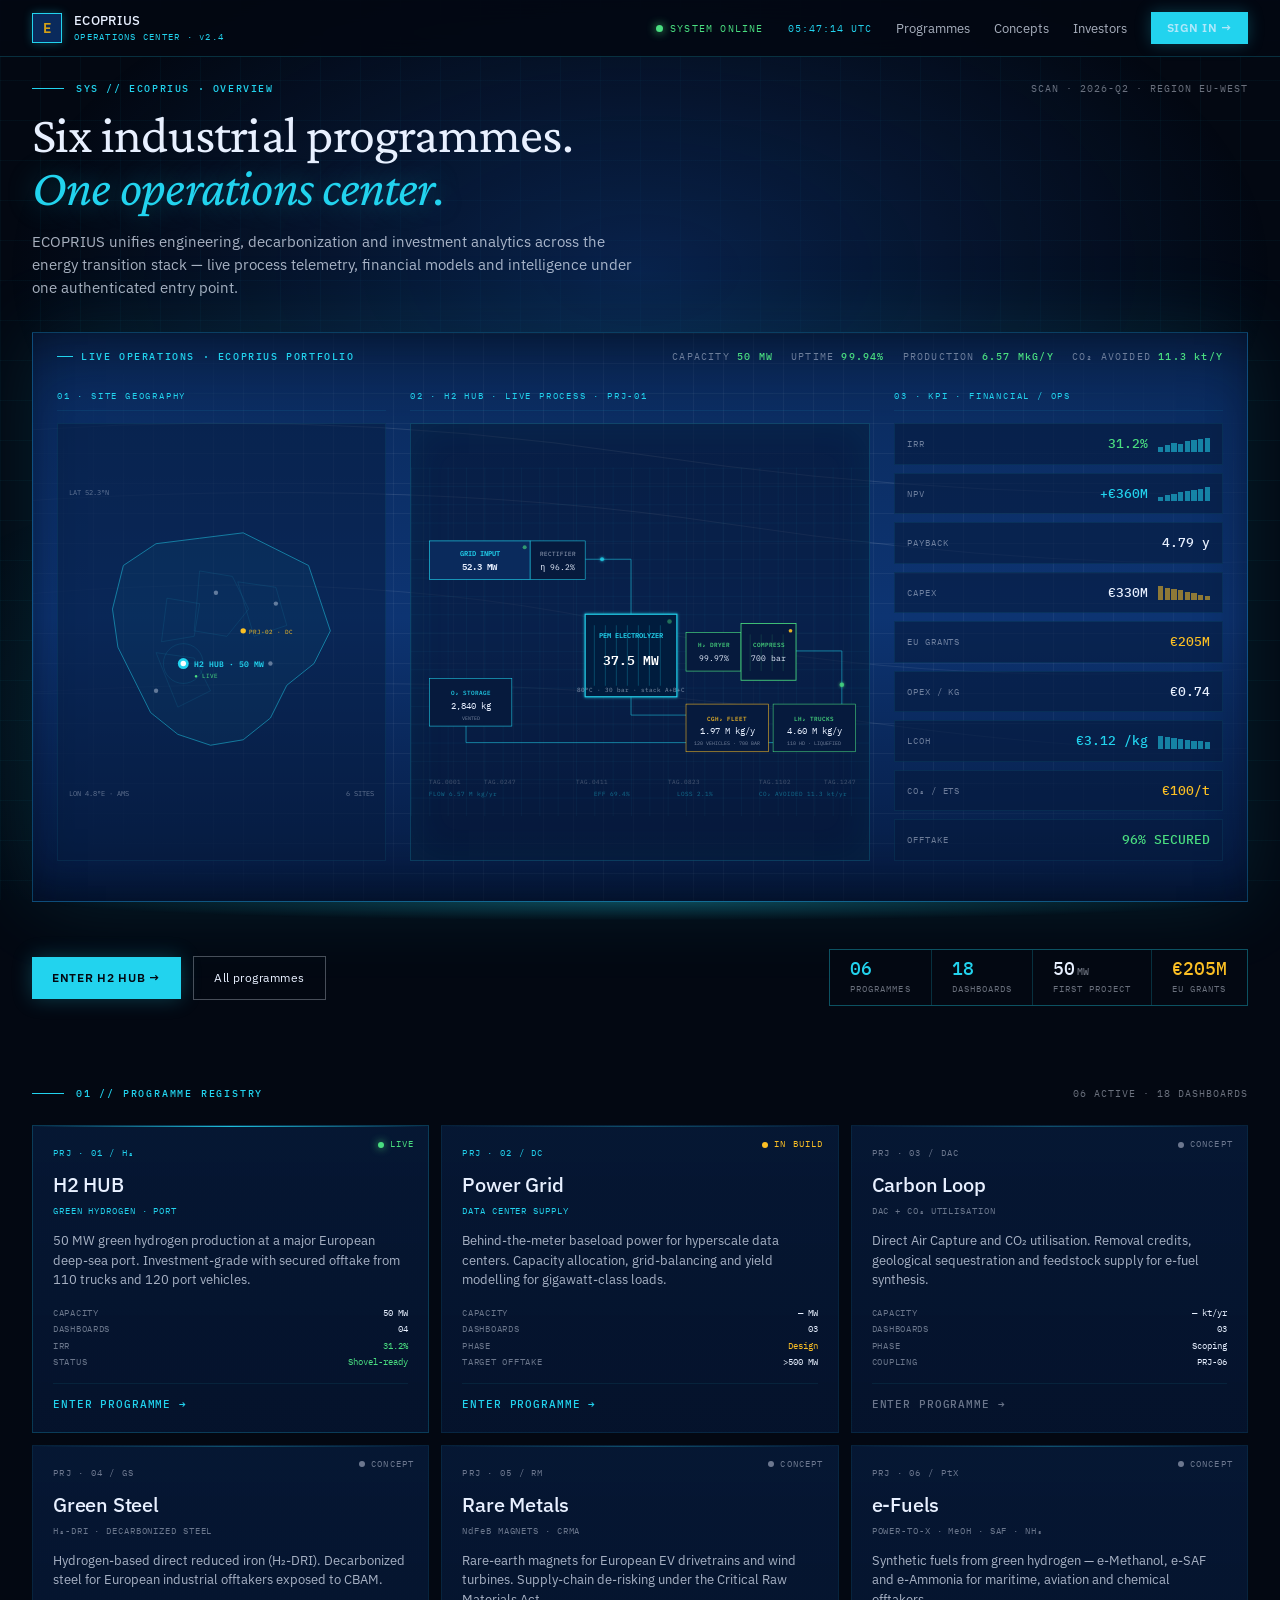
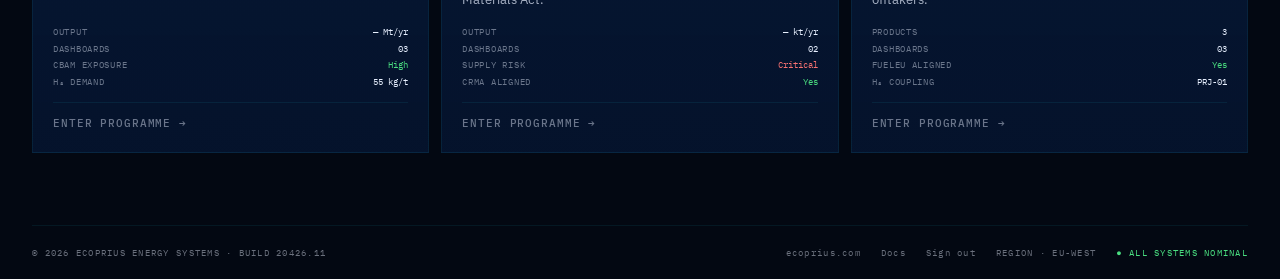
==== commit 87eee0ac: "update landing" ====
--- a/index.html
+++ b/index.html
@@ -9,7 +9,7 @@
   <meta property="og:title" content="ECOPRIUS Energy Systems" />
   <meta property="og:description" content="Six industrial programmes. One operations center." />
   <meta property="og:type" content="website" />
-  <link rel="stylesheet" href="styles.css" />
+  <link rel="stylesheet" href="/assets/styles.css" />
   <link rel="icon" href="/assets/favicon.svg" type="image/svg+xml" />
 </head>
 <body>
@@ -480,6 +480,6 @@
 
   </main>
 
-  <script src="app.js"></script>
+  <script src="/assets/app.js"></script>
 </body>
 </html>
--- a/assets/styles.css
+++ b/assets/styles.css
@@ -0,0 +1,916 @@
+/* ============================================================
+   ECOPRIUS Energy Systems — Operations Center
+   Design language: AVEVA / ADNOC command-center translated to web
+   Royal blue · cyan glow · amber accents
+   ============================================================ */
+
+@import url('https://fonts.googleapis.com/css2?family=IBM+Plex+Sans:wght@300;400;500;600&family=IBM+Plex+Mono:wght@400;500&family=Crimson+Pro:ital,wght@0,400;0,500;1,400&display=swap');
+
+/* ---- Design tokens ---------------------------------------- */
+:root {
+  /* Surface */
+  --bg-deep:      #030812;
+  --bg-royal:     #0a2a5c;
+  --bg-royal-2:   #0d3472;
+  --bg-royal-3:   #051a40;
+  --bg-panel:     #061a3d;
+  --bg-panel-2:   rgba(6, 26, 61, 0.6);
+  --bg-card:      rgba(13, 52, 114, 0.35);
+  --bg-card-hover: rgba(13, 52, 114, 0.55);
+
+  /* Accents */
+  --cyan:         #22d3ee;
+  --cyan-soft:    rgba(34, 211, 238, 0.12);
+  --cyan-glow:    rgba(34, 211, 238, 0.5);
+  --amber:        #fbbf24;
+  --amber-soft:   rgba(251, 191, 36, 0.15);
+  --green:        #4ade80;
+  --red:          #f87171;
+  --gold:         #D4A017;
+
+  /* Text */
+  --white:        #e8f0ff;
+  --white-soft:   rgba(232, 240, 255, 0.72);
+  --white-mute:   rgba(232, 240, 255, 0.45);
+  --white-faint:  rgba(232, 240, 255, 0.22);
+
+  /* Borders */
+  --border:       rgba(34, 211, 238, 0.2);
+  --border-soft:  rgba(34, 211, 238, 0.08);
+  --border-strong: rgba(34, 211, 238, 0.4);
+
+  /* Fonts */
+  --font-sans:    'IBM Plex Sans', system-ui, sans-serif;
+  --font-mono:    'IBM Plex Mono', ui-monospace, monospace;
+  --font-serif:   'Crimson Pro', Georgia, serif;
+
+  /* Motion */
+  --ease:         cubic-bezier(0.22, 1, 0.36, 1);
+}
+
+/* ---- Reset ------------------------------------------------ */
+*, *::before, *::after { box-sizing: border-box; margin: 0; padding: 0; }
+
+html {
+  -webkit-font-smoothing: antialiased;
+  -moz-osx-font-smoothing: grayscale;
+  text-rendering: optimizeLegibility;
+  scroll-behavior: smooth;
+}
+
+body {
+  font-family: var(--font-sans);
+  background: var(--bg-deep);
+  color: var(--white);
+  min-height: 100vh;
+  font-size: 14px;
+  line-height: 1.5;
+  overflow-x: hidden;
+  position: relative;
+}
+
+.m { font-family: var(--font-mono); }
+.s { font-family: var(--font-serif); }
+
+/* Global engineering grid */
+body::before {
+  content: '';
+  position: fixed;
+  inset: 0;
+  background-image:
+    linear-gradient(rgba(34, 211, 238, 0.04) 1px, transparent 1px),
+    linear-gradient(90deg, rgba(34, 211, 238, 0.04) 1px, transparent 1px);
+  background-size: 40px 40px;
+  pointer-events: none;
+  z-index: 0;
+}
+
+/* Ambient radial glow */
+body::after {
+  content: '';
+  position: fixed;
+  inset: 0;
+  background:
+    radial-gradient(ellipse 900px 500px at 50% 30%, rgba(13, 52, 114, 0.6), transparent 70%),
+    radial-gradient(ellipse 700px 400px at 20% 80%, rgba(34, 211, 238, 0.08), transparent 60%);
+  pointer-events: none;
+  z-index: 0;
+}
+
+a { color: inherit; text-decoration: none; }
+button { font: inherit; color: inherit; background: none; border: none; cursor: pointer; }
+img, svg { display: block; max-width: 100%; }
+
+::selection { background: var(--cyan); color: var(--bg-deep); }
+
+/* ---- Layout ----------------------------------------------- */
+.container {
+  max-width: 1440px;
+  margin: 0 auto;
+  padding: 0 32px;
+  position: relative;
+  z-index: 1;
+}
+
+@media (max-width: 768px) {
+  .container { padding: 0 20px; }
+}
+
+/* ============================================================
+   TOPBAR
+   ============================================================ */
+.topbar {
+  border-bottom: 0.5px solid var(--border);
+  background: rgba(3, 8, 18, 0.85);
+  backdrop-filter: blur(12px);
+  -webkit-backdrop-filter: blur(12px);
+  position: sticky;
+  top: 0;
+  z-index: 50;
+}
+
+.topbar-inner {
+  display: flex;
+  align-items: center;
+  justify-content: space-between;
+  height: 56px;
+}
+
+.brand {
+  display: flex;
+  align-items: center;
+  gap: 12px;
+}
+
+.brand-mark {
+  width: 30px;
+  height: 30px;
+  background: var(--bg-royal);
+  border: 0.5px solid var(--cyan);
+  display: grid;
+  place-items: center;
+  box-shadow: 0 0 10px rgba(34, 211, 238, 0.3);
+  flex-shrink: 0;
+}
+
+.brand-mark span {
+  color: var(--gold);
+  font-size: 14px;
+  font-weight: 600;
+  letter-spacing: -0.02em;
+}
+
+.brand-text { line-height: 1.1; }
+.brand-text .n {
+  font-size: 13px;
+  font-weight: 500;
+  letter-spacing: 0.02em;
+  color: var(--white);
+}
+.brand-text .s {
+  font-family: var(--font-mono);
+  font-size: 9px;
+  color: var(--cyan);
+  letter-spacing: 0.14em;
+  margin-top: 3px;
+}
+
+.top-nav {
+  display: flex;
+  align-items: center;
+  gap: 24px;
+  font-size: 12.5px;
+  color: var(--white-soft);
+}
+
+.top-nav .status {
+  display: flex;
+  align-items: center;
+  gap: 7px;
+  font-family: var(--font-mono);
+  font-size: 10px;
+  color: var(--green);
+  letter-spacing: 0.12em;
+}
+
+.top-nav .status .dot {
+  width: 7px;
+  height: 7px;
+  border-radius: 50%;
+  background: var(--green);
+  box-shadow: 0 0 10px var(--green);
+  animation: pulse 2s ease-in-out infinite;
+}
+
+.top-nav .clock {
+  font-family: var(--font-mono);
+  font-size: 10px;
+  color: var(--cyan);
+  letter-spacing: 0.1em;
+}
+
+.top-nav a { color: var(--white-soft); transition: color 0.2s var(--ease); }
+.top-nav a:hover { color: var(--cyan); }
+
+.cta-btn {
+  background: var(--cyan);
+  color: var(--bg-deep);
+  padding: 7px 16px;
+  font-size: 12px;
+  font-weight: 600;
+  letter-spacing: 0.04em;
+  box-shadow: 0 0 16px rgba(34, 211, 238, 0.25);
+  transition: all 0.2s var(--ease);
+}
+
+.cta-btn:hover {
+  box-shadow: 0 0 24px rgba(34, 211, 238, 0.5);
+  color: var(--bg-deep) !important;
+}
+
+@media (max-width: 960px) {
+  .top-nav > a:not(.cta-btn) { display: none; }
+  .top-nav .status, .top-nav .clock { display: none; }
+}
+
+/* ============================================================
+   BREADCRUMB / META ROW
+   ============================================================ */
+.meta-row {
+  padding: 24px 0 12px;
+  display: flex;
+  align-items: center;
+  gap: 12px;
+  font-family: var(--font-mono);
+  font-size: 10px;
+  letter-spacing: 0.16em;
+}
+
+.meta-row .bar { width: 32px; height: 1px; background: var(--cyan); }
+.meta-row .label { color: var(--cyan); font-weight: 500; }
+.meta-row .rhs { margin-left: auto; color: var(--white-mute); letter-spacing: 0.1em; }
+.meta-row a { color: var(--white-mute); transition: color 0.2s var(--ease); }
+.meta-row a:hover { color: var(--cyan); }
+.meta-row .sep { color: var(--white-faint); }
+
+/* ============================================================
+   PAGE HEADER / HERO TITLE
+   ============================================================ */
+.page-header {
+  padding: 0 0 24px;
+  max-width: 960px;
+}
+
+.page-header h1 {
+  font-family: var(--font-serif);
+  font-size: clamp(34px, 5vw, 52px);
+  font-weight: 400;
+  line-height: 1.02;
+  letter-spacing: -0.015em;
+  color: var(--white);
+}
+
+.page-header h1 em {
+  font-style: italic;
+  color: var(--cyan);
+  text-shadow: 0 0 28px rgba(34, 211, 238, 0.35);
+}
+
+.page-header p {
+  margin-top: 16px;
+  font-size: 14.5px;
+  color: var(--white-soft);
+  max-width: 620px;
+  line-height: 1.6;
+}
+
+/* ============================================================
+   PANORAMA — the "control wall"
+   ============================================================ */
+.panorama {
+  position: relative;
+  margin-top: 8px;
+  background: linear-gradient(180deg, var(--bg-royal) 0%, var(--bg-royal-2) 50%, var(--bg-royal-3) 100%);
+  border: 0.5px solid var(--border);
+  overflow: hidden;
+  min-height: 500px;
+  box-shadow:
+    inset 0 40px 80px -40px rgba(3, 8, 18, 0.9),
+    inset 0 -30px 60px -30px rgba(3, 8, 18, 0.8),
+    0 0 80px rgba(34, 211, 238, 0.12);
+}
+
+.pan-flow {
+  position: absolute;
+  inset: 0;
+  pointer-events: none;
+  opacity: 0.55;
+}
+
+.pan-bggrid {
+  position: absolute;
+  inset: 0;
+  pointer-events: none;
+  background-image:
+    linear-gradient(rgba(255, 255, 255, 0.05) 1px, transparent 1px),
+    linear-gradient(90deg, rgba(255, 255, 255, 0.05) 1px, transparent 1px);
+  background-size: 30px 30px;
+  mask-image: radial-gradient(ellipse at center, black 50%, transparent 90%);
+  -webkit-mask-image: radial-gradient(ellipse at center, black 50%, transparent 90%);
+}
+
+.pan-header {
+  position: absolute;
+  top: 16px;
+  left: 24px;
+  right: 24px;
+  display: flex;
+  justify-content: space-between;
+  align-items: center;
+  z-index: 5;
+  font-family: var(--font-mono);
+  flex-wrap: wrap;
+  gap: 12px;
+}
+
+.pan-header .tag {
+  font-size: 10px;
+  color: var(--cyan);
+  letter-spacing: 0.16em;
+  font-weight: 500;
+  display: flex;
+  align-items: center;
+  gap: 8px;
+}
+
+.pan-header .tag::before {
+  content: '';
+  width: 16px;
+  height: 1px;
+  background: var(--cyan);
+}
+
+.pan-header .kpis {
+  display: flex;
+  gap: 18px;
+  font-size: 10px;
+  letter-spacing: 0.12em;
+}
+
+.pan-header .kpis span { color: var(--white-mute); }
+.pan-header .kpis b { color: var(--green); font-weight: 500; }
+
+.pan-grid-3 {
+  position: relative;
+  height: 100%;
+  padding: 56px 24px 40px;
+  display: grid;
+  grid-template-columns: 1fr 1.4fr 1fr;
+  gap: 24px;
+  z-index: 3;
+}
+
+@media (max-width: 960px) {
+  .pan-grid-3 {
+    grid-template-columns: 1fr;
+    gap: 16px;
+    padding: 70px 16px 24px;
+  }
+}
+
+.panel-title {
+  font-family: var(--font-mono);
+  font-size: 9px;
+  color: var(--cyan);
+  letter-spacing: 0.2em;
+  margin-bottom: 12px;
+  padding-bottom: 8px;
+  border-bottom: 0.5px solid var(--border-soft);
+}
+
+.map-panel, .pid-panel, .kpi-panel {
+  display: flex;
+  flex-direction: column;
+}
+
+.map-canvas {
+  flex: 1;
+  position: relative;
+  background: rgba(6, 26, 61, 0.5);
+  border: 0.5px solid var(--border-soft);
+  overflow: hidden;
+  min-height: 300px;
+}
+.map-canvas svg { width: 100%; height: 100%; display: block; }
+
+.pid-canvas {
+  flex: 1;
+  position: relative;
+  background: rgba(5, 20, 50, 0.6);
+  border: 0.5px solid var(--border);
+  overflow: hidden;
+  box-shadow: inset 0 0 40px rgba(34, 211, 238, 0.06);
+  min-height: 380px;
+}
+.pid-canvas svg { width: 100%; height: 100%; display: block; }
+
+.kpi-stack {
+  flex: 1;
+  display: flex;
+  flex-direction: column;
+  gap: 8px;
+}
+
+.kpi-row {
+  background: var(--bg-panel-2);
+  border: 0.5px solid var(--border-soft);
+  padding: 10px 12px;
+  display: flex;
+  align-items: center;
+  justify-content: space-between;
+  gap: 10px;
+  transition: border-color 0.2s var(--ease);
+}
+
+.kpi-row:hover { border-color: var(--border); }
+
+.kpi-row .k {
+  font-family: var(--font-mono);
+  font-size: 9px;
+  color: var(--white-mute);
+  letter-spacing: 0.1em;
+  text-transform: uppercase;
+  flex: 1;
+  min-width: 0;
+}
+
+.kpi-row .v {
+  font-family: var(--font-mono);
+  font-size: 13px;
+  font-weight: 500;
+  color: var(--white);
+  font-variant-numeric: tabular-nums;
+}
+
+.kpi-row .v.ok    { color: var(--green); }
+.kpi-row .v.cyan  { color: var(--cyan); }
+.kpi-row .v.amber { color: var(--amber); }
+.kpi-row .v.warn  { color: var(--amber); }
+.kpi-row .v.crit  { color: var(--red); }
+
+.kpi-row .spark {
+  display: flex;
+  align-items: flex-end;
+  gap: 1.5px;
+  height: 16px;
+  width: 52px;
+  flex-shrink: 0;
+}
+
+.kpi-row .spark span {
+  flex: 1;
+  background: var(--cyan);
+  opacity: 0.55;
+  min-height: 3px;
+}
+
+.kpi-row .spark.amber span { background: var(--amber); }
+
+/* Ambient glow strip under panorama */
+.pan-glow {
+  height: 28px;
+  background: radial-gradient(ellipse 70% 100% at 50% 0%, rgba(34, 211, 238, 0.28), transparent 70%);
+  margin-top: -1px;
+  position: relative;
+  z-index: 1;
+}
+
+/* ============================================================
+   HERO ACTIONS ROW
+   ============================================================ */
+.hero-actions {
+  display: flex;
+  gap: 12px;
+  align-items: center;
+  padding: 20px 0 32px;
+  flex-wrap: wrap;
+}
+
+.btn-primary {
+  background: var(--cyan);
+  color: var(--bg-deep);
+  padding: 12px 20px;
+  font-size: 12px;
+  font-weight: 600;
+  letter-spacing: 0.06em;
+  display: inline-flex;
+  align-items: center;
+  gap: 8px;
+  box-shadow: 0 0 20px rgba(34, 211, 238, 0.25);
+  transition: all 0.25s var(--ease);
+}
+
+.btn-primary:hover {
+  box-shadow: 0 0 32px rgba(34, 211, 238, 0.5);
+  transform: translateY(-1px);
+}
+
+.btn-ghost {
+  color: var(--white);
+  padding: 12px 20px;
+  border: 0.5px solid rgba(232, 240, 255, 0.3);
+  font-size: 12px;
+  letter-spacing: 0.04em;
+  display: inline-flex;
+  align-items: center;
+  gap: 8px;
+  background: transparent;
+  transition: all 0.25s var(--ease);
+}
+
+.btn-ghost:hover {
+  border-color: var(--cyan);
+  color: var(--cyan);
+  background: var(--cyan-soft);
+}
+
+.hero-stats {
+  display: grid;
+  grid-template-columns: repeat(4, auto);
+  gap: 1px;
+  background: var(--border);
+  border: 0.5px solid var(--border);
+  margin-left: auto;
+}
+
+.hero-stats .stat {
+  background: var(--bg-deep);
+  padding: 10px 20px;
+}
+
+.hero-stats .v {
+  font-family: var(--font-mono);
+  font-size: 18px;
+  font-weight: 500;
+  color: var(--cyan);
+  line-height: 1;
+}
+
+.hero-stats .v.white { color: var(--white); }
+.hero-stats .v.amber { color: var(--amber); }
+
+.hero-stats .v .u {
+  font-size: 10px;
+  color: var(--white-mute);
+  margin-left: 2px;
+}
+
+.hero-stats .l {
+  font-family: var(--font-mono);
+  font-size: 8.5px;
+  color: var(--white-mute);
+  letter-spacing: 0.12em;
+  margin-top: 5px;
+  text-transform: uppercase;
+}
+
+@media (max-width: 768px) {
+  .hero-stats { margin-left: 0; margin-top: 12px; grid-template-columns: repeat(2, 1fr); width: 100%; }
+}
+
+/* ============================================================
+   SECTION SHELL
+   ============================================================ */
+.section {
+  padding: 48px 0 32px;
+}
+
+.section-head {
+  display: flex;
+  align-items: center;
+  gap: 12px;
+  margin-bottom: 24px;
+}
+
+.section-head .bar { width: 32px; height: 1px; background: var(--cyan); }
+.section-head .label {
+  font-family: var(--font-mono);
+  font-size: 10px;
+  color: var(--cyan);
+  letter-spacing: 0.18em;
+  font-weight: 500;
+}
+
+.section-head .rhs {
+  margin-left: auto;
+  font-family: var(--font-mono);
+  font-size: 10px;
+  color: var(--white-mute);
+  letter-spacing: 0.1em;
+}
+
+/* ============================================================
+   PROGRAMME / DASHBOARD CARDS
+   ============================================================ */
+.cards {
+  display: grid;
+  grid-template-columns: repeat(3, 1fr);
+  gap: 12px;
+}
+
+@media (max-width: 960px) { .cards { grid-template-columns: repeat(2, 1fr); } }
+@media (max-width: 640px) { .cards { grid-template-columns: 1fr; } }
+
+.card {
+  background: linear-gradient(180deg, var(--bg-card) 0%, var(--bg-panel-2) 100%);
+  border: 0.5px solid var(--border-soft);
+  padding: 20px;
+  position: relative;
+  overflow: hidden;
+  transition: all 0.3s var(--ease);
+  display: flex;
+  flex-direction: column;
+  min-height: 280px;
+}
+
+.card::before {
+  content: '';
+  position: absolute;
+  top: 0; left: 0; right: 0; height: 1px;
+  background: linear-gradient(90deg, transparent, var(--cyan), transparent);
+  opacity: 0.3;
+  transition: opacity 0.3s var(--ease);
+}
+
+.card.active { border-color: var(--border); }
+.card.active::before { opacity: 0.9; }
+
+.card:hover {
+  border-color: var(--cyan);
+  background: linear-gradient(180deg, var(--bg-card-hover) 0%, rgba(6, 26, 61, 0.7) 100%);
+  transform: translateY(-2px);
+}
+
+.card:hover::before { opacity: 1; }
+
+.card-status {
+  position: absolute;
+  top: 12px;
+  right: 14px;
+  display: flex;
+  align-items: center;
+  gap: 6px;
+  font-family: var(--font-mono);
+  font-size: 8.5px;
+  letter-spacing: 0.14em;
+}
+
+.card-status .dot { width: 6px; height: 6px; border-radius: 50%; }
+
+.card-status.live .dot {
+  background: var(--green);
+  box-shadow: 0 0 8px var(--green);
+  animation: pulse 2s ease-in-out infinite;
+}
+.card-status.live { color: var(--green); }
+
+.card-status.build .dot { background: var(--amber); }
+.card-status.build { color: var(--amber); }
+
+.card-status.concept .dot { background: var(--white-mute); }
+.card-status.concept { color: var(--white-mute); }
+
+.card-id {
+  font-family: var(--font-mono);
+  font-size: 9px;
+  color: var(--cyan);
+  letter-spacing: 0.14em;
+  margin-bottom: 10px;
+}
+
+.card.concept .card-id { color: var(--white-mute); }
+
+.card h3 {
+  font-family: var(--font-sans);
+  font-size: 20px;
+  font-weight: 500;
+  letter-spacing: -0.01em;
+  color: var(--white);
+  margin-bottom: 4px;
+}
+
+.card .sub {
+  font-family: var(--font-mono);
+  font-size: 9px;
+  color: var(--cyan);
+  letter-spacing: 0.1em;
+  margin-bottom: 14px;
+}
+
+.card.concept .sub { color: var(--white-mute); }
+
+.card p {
+  font-size: 12.5px;
+  color: var(--white-soft);
+  line-height: 1.55;
+  margin-bottom: 16px;
+  flex: 1;
+}
+
+.card-data {
+  display: grid;
+  grid-template-columns: 1fr auto;
+  gap: 3px 12px;
+  margin-bottom: 14px;
+  font-family: var(--font-mono);
+  font-size: 9px;
+}
+
+.card-data .k {
+  color: var(--white-mute);
+  letter-spacing: 0.08em;
+  text-transform: uppercase;
+}
+
+.card-data .v {
+  color: var(--white);
+  text-align: right;
+  font-variant-numeric: tabular-nums;
+}
+
+.card-data .v.ok   { color: var(--green); }
+.card-data .v.warn { color: var(--amber); }
+.card-data .v.crit { color: var(--red); }
+
+.card-enter {
+  padding-top: 12px;
+  border-top: 0.5px solid var(--border-soft);
+  font-family: var(--font-mono);
+  font-size: 11px;
+  font-weight: 500;
+  color: var(--cyan);
+  letter-spacing: 0.08em;
+  display: flex;
+  align-items: center;
+  gap: 6px;
+  transition: gap 0.2s var(--ease);
+}
+
+.card.concept .card-enter { color: var(--white-mute); }
+
+.card:hover .card-enter { gap: 10px; }
+
+/* ============================================================
+   DASHBOARD STAGE (Level 3)
+   ============================================================ */
+.dash-stage {
+  padding: 48px 0 80px;
+  min-height: 70vh;
+}
+
+.dash-frame {
+  background: linear-gradient(180deg, var(--bg-royal) 0%, var(--bg-royal-3) 100%);
+  border: 0.5px solid var(--border);
+  padding: 80px 40px;
+  position: relative;
+  overflow: hidden;
+  box-shadow:
+    inset 0 40px 80px -40px rgba(3, 8, 18, 0.9),
+    0 0 60px rgba(34, 211, 238, 0.1);
+}
+
+.dash-frame::before {
+  content: '';
+  position: absolute;
+  inset: 0;
+  background-image:
+    linear-gradient(rgba(255, 255, 255, 0.05) 1px, transparent 1px),
+    linear-gradient(90deg, rgba(255, 255, 255, 0.05) 1px, transparent 1px);
+  background-size: 30px 30px;
+  mask-image: radial-gradient(ellipse at center, black 40%, transparent 85%);
+  -webkit-mask-image: radial-gradient(ellipse at center, black 40%, transparent 85%);
+  pointer-events: none;
+}
+
+.dash-inner {
+  position: relative;
+  text-align: center;
+  max-width: 720px;
+  margin: 0 auto;
+}
+
+.dash-id {
+  font-family: var(--font-mono);
+  font-size: 11px;
+  color: var(--cyan);
+  letter-spacing: 0.22em;
+  margin-bottom: 20px;
+}
+
+.dash-title {
+  font-family: var(--font-serif);
+  font-size: clamp(32px, 5vw, 48px);
+  font-weight: 400;
+  letter-spacing: -0.02em;
+  line-height: 1.05;
+  margin-bottom: 16px;
+}
+
+.dash-title em { font-style: italic; color: var(--cyan); }
+
+.dash-desc {
+  font-size: 15px;
+  color: var(--white-soft);
+  line-height: 1.6;
+  margin-bottom: 32px;
+  max-width: 56ch;
+  margin-left: auto;
+  margin-right: auto;
+}
+
+/* ============================================================
+   FOOTER
+   ============================================================ */
+.foot {
+  margin-top: 40px;
+  padding: 20px 0;
+  border-top: 0.5px solid var(--border-soft);
+  display: flex;
+  justify-content: space-between;
+  align-items: center;
+  font-family: var(--font-mono);
+  font-size: 9px;
+  color: var(--white-mute);
+  letter-spacing: 0.14em;
+  flex-wrap: wrap;
+  gap: 12px;
+}
+
+.foot .right { display: flex; gap: 20px; flex-wrap: wrap; }
+.foot .right .ok { color: var(--green); }
+.foot a { color: var(--white-mute); transition: color 0.2s var(--ease); }
+.foot a:hover { color: var(--cyan); }
+
+/* ============================================================
+   404 page
+   ============================================================ */
+.nf {
+  padding: 160px 0;
+  text-align: center;
+}
+
+.nf-code {
+  font-family: var(--font-mono);
+  font-size: 12px;
+  color: var(--red);
+  letter-spacing: 0.22em;
+  margin-bottom: 20px;
+}
+
+.nf-title {
+  font-family: var(--font-serif);
+  font-size: 48px;
+  font-weight: 400;
+  letter-spacing: -0.02em;
+  margin-bottom: 16px;
+}
+
+/* ============================================================
+   ANIMATIONS
+   ============================================================ */
+@keyframes pulse {
+  0%, 100% { opacity: 1; }
+  50% { opacity: 0.4; }
+}
+
+@keyframes fadeUp {
+  from { opacity: 0; transform: translateY(12px); }
+  to   { opacity: 1; transform: translateY(0); }
+}
+
+@keyframes fadeIn {
+  from { opacity: 0; }
+  to   { opacity: 1; }
+}
+
+.fade-up { animation: fadeUp 0.8s var(--ease) both; }
+.fade-in { animation: fadeIn 1s var(--ease) both; }
+
+.d-1 { animation-delay: 0.1s; }
+.d-2 { animation-delay: 0.2s; }
+.d-3 { animation-delay: 0.35s; }
+
+.stagger > * { animation: fadeUp 0.7s var(--ease) both; }
+.stagger > *:nth-child(1) { animation-delay: 0.05s; }
+.stagger > *:nth-child(2) { animation-delay: 0.12s; }
+.stagger > *:nth-child(3) { animation-delay: 0.19s; }
+.stagger > *:nth-child(4) { animation-delay: 0.26s; }
+.stagger > *:nth-child(5) { animation-delay: 0.33s; }
+.stagger > *:nth-child(6) { animation-delay: 0.4s; }
+
+@media (prefers-reduced-motion: reduce) {
+  *, *::before, *::after {
+    animation-duration: 0.01ms !important;
+    transition-duration: 0.01ms !important;
+  }
+}
